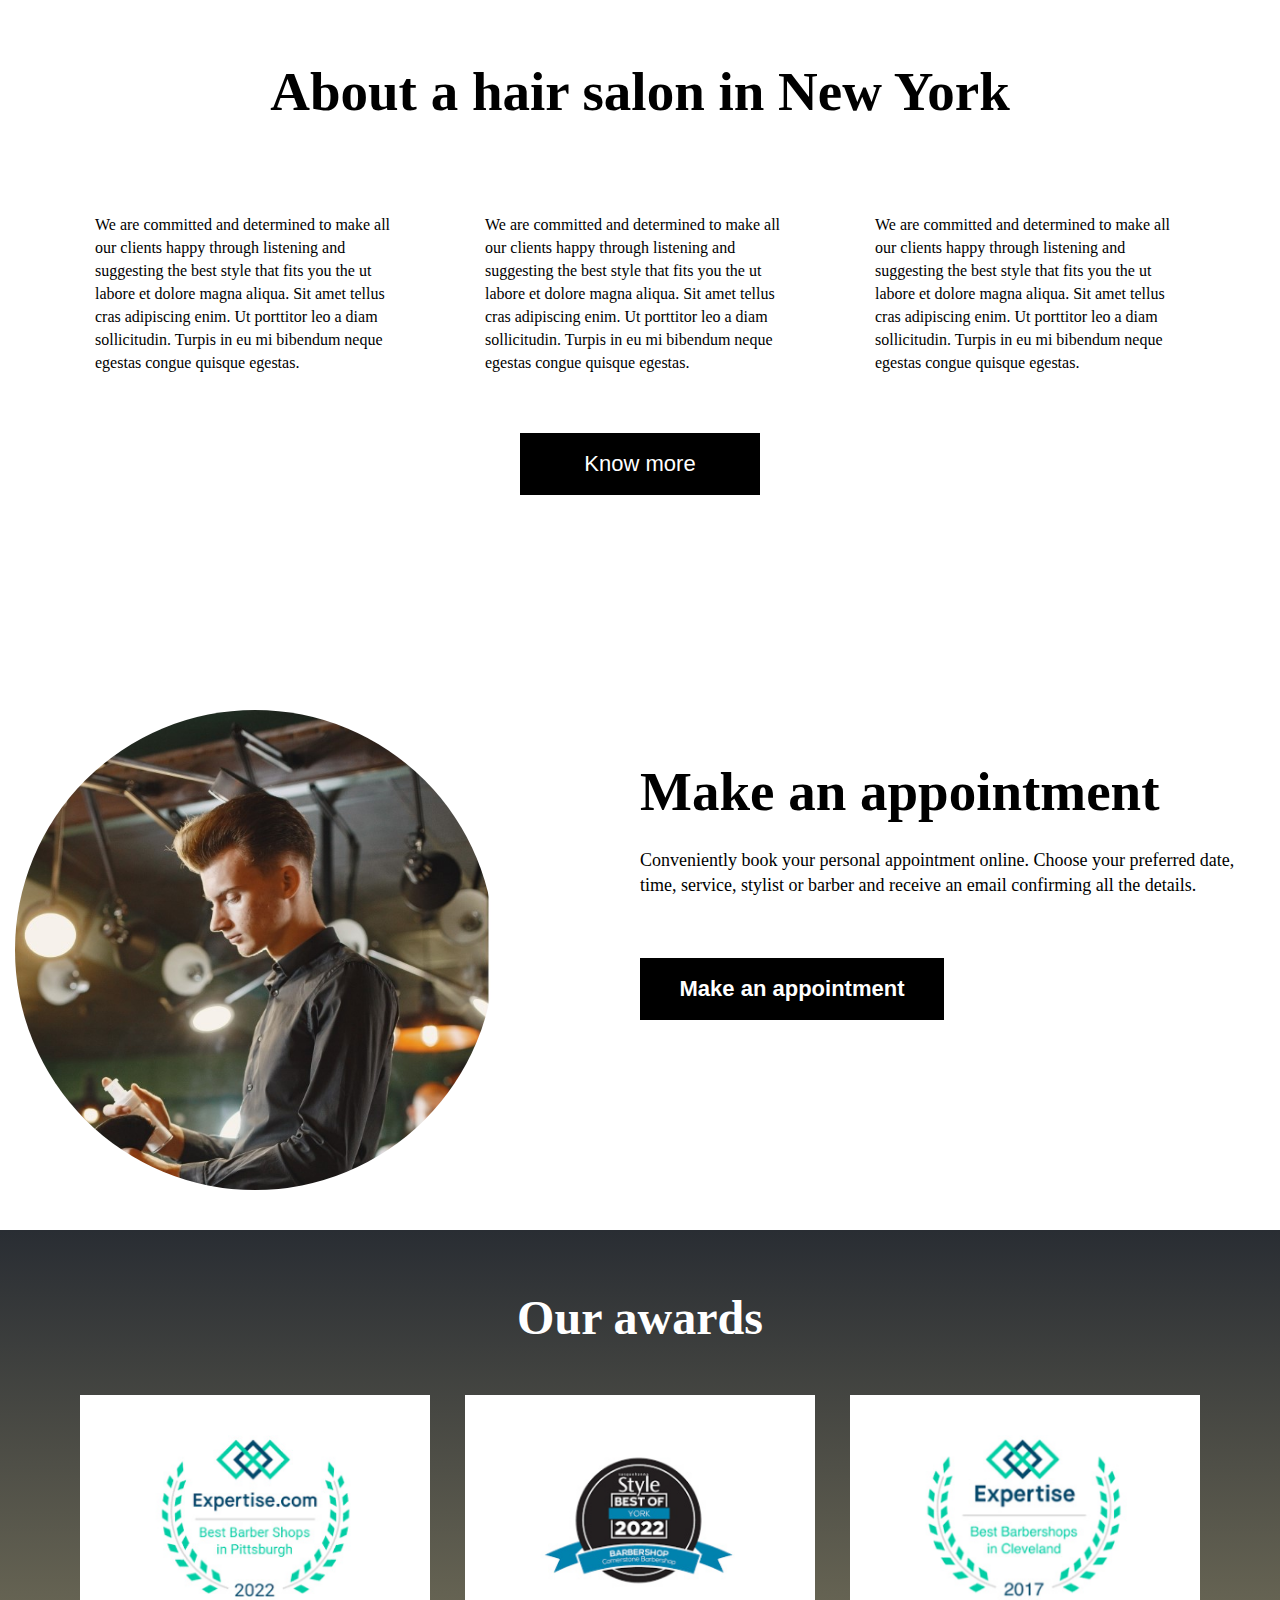
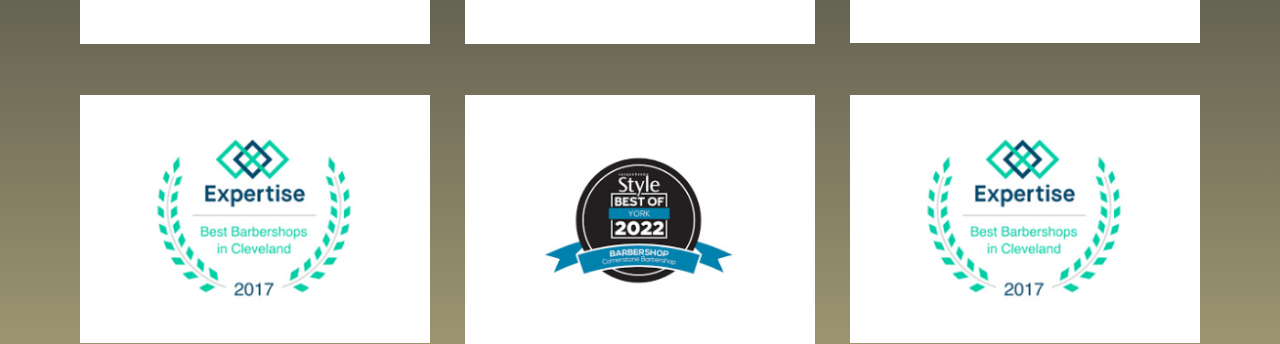
==== aboutus.html @ 74b70563 "first" ====
<!DOCTYPE html>
<html lang="en">
<head>
    <meta charset="UTF-8">
    <meta name="viewport" content="width=device-width, initial-scale=1.0">
    <title>About Us</title>
    <link rel="stylesheet" href="css/aboutus.css">
</head>
<body>
    <main>
        <div class="container">
            <h1>About a hair salon in New York</h1>
            <div class="aboutus_wrapper">
                <div class="aboutus_box">
                    <div class="aboutus_describ">We are committed and determined to make all our clients happy through listening and suggesting the best style that fits you the ut labore et dolore magna aliqua. Sit amet tellus cras adipiscing enim. Ut porttitor leo a diam sollicitudin. Turpis in eu mi bibendum neque egestas congue quisque egestas.</div>
                </div>

                <div class="aboutus_box">
                    <div class="aboutus_describ">We are committed and determined to make all our clients happy through listening and suggesting the best style that fits you the ut labore et dolore magna aliqua. Sit amet tellus cras adipiscing enim. Ut porttitor leo a diam sollicitudin. Turpis in eu mi bibendum neque egestas congue quisque egestas.</div>
                </div>

                <div class="aboutus_box">
                    <div class="aboutus_describ">We are committed and determined to make all our clients happy through listening and suggesting the best style that fits you the ut labore et dolore magna aliqua. Sit amet tellus cras adipiscing enim. Ut porttitor leo a diam sollicitudin. Turpis in eu mi bibendum neque egestas congue quisque egestas.</div>
                </div>

            </div>
            <button class="aboutus_btn">Know more</button>
        </div>
    </main>

    <section class="booking">
        <div class="container">
            <div class="booking_wrapper">
                <img src="img/_aboutus_/aboutus_bg.jpg" alt="background_man">
                <div class="booking_box">
                    <div class="booking_title">Make an appointment</div>
                    <div class="booking_descr">Conveniently book your personal appointment online. Choose your preferred date, time, service, stylist or barber and receive an email confirming all the details.</div>
                    <button class="booking_btn">Make an appointment</button>
                </div>
            </div>
        </div>
    </section>

    <section class="awards">
        <div class="container">
            <div class="awards_title">Our awards</div>
            <div class="awards_wrapper">
                <img src="img/_awards_/awards1.png" alt="awards">
                <img src="img/_awards_/awards2.png" alt="awards">
                <img src="img/_awards_/awards3.png" alt="awards">
                <img src="img/_awards_/awards3.png" alt="awards">
                <img src="img/_awards_/awards2.png" alt="awards">
                <img src="img/_awards_/awards3.png" alt="awards">
            </div>
        </div>
    </section>
</body>
</html>
---- css/aboutus.css ----
* {
  -webkit-box-sizing: border-box;
          box-sizing: border-box;
  padding: 0;
  margin: 0;
}

main {
  min-height: 650px;
}
main .container {
  padding: 60px 160px 0 160px;
}
main .container h1 {
  font-size: 55px;
  font-family: "Montserrat";
  font-weight: 900;
  text-align: center;
}
main .container .aboutus_wrapper {
  display: grid;
  grid-template-columns: 350px 350px 350px;
  grid-template-rows: minmax(250px, auto);
  grid-auto-rows: 250px;
  -webkit-box-pack: center;
      -ms-flex-pack: center;
          justify-content: center;
  -webkit-column-gap: 40px;
     -moz-column-gap: 40px;
          column-gap: 40px;
  margin-top: 60px;
}
main .container .aboutus_wrapper .aboutus_box {
  padding: 30px 20px;
}
main .container .aboutus_wrapper .aboutus_describ {
  font-size: 16px;
  font-family: "Open Sans";
  line-height: 23px;
}
main .container .aboutus_btn {
  display: block;
  width: 240px;
  height: 62px;
  background-color: black;
  color: white;
  font-size: 22px;
  margin: 0 auto;
  cursor: pointer;
  border: none;
  -webkit-transition: all 0.3s;
  transition: all 0.3s;
}
main .container .aboutus_btn:hover {
  opacity: 80%;
}

.booking {
  min-height: 580px;
}
.booking .container {
  padding: 60px 160px 0 160px;
}
.booking .container .booking_wrapper {
  display: grid;
  grid-template-columns: 600px 650px;
  grid-template-rows: 500px;
  -webkit-box-pack: center;
      -ms-flex-pack: center;
          justify-content: center;
}
.booking .container .booking_wrapper img {
  width: 80%;
  border-radius: 100%;
  -o-object-fit: cover;
     object-fit: cover;
}
.booking .container .booking_wrapper .booking_box {
  padding: 50px 25px;
}
.booking .container .booking_wrapper .booking_box .booking_title {
  font-size: 55px;
  font-family: "Montserrat";
  font-weight: 850;
}
.booking .container .booking_wrapper .booking_box .booking_descr {
  font-size: 18px;
  font-family: "Open Sans";
  margin-top: 25px;
  line-height: 25px;
}
.booking .container .booking_btn {
  display: block;
  margin-top: 60px;
  width: 304px;
  height: 62px;
  background-color: black;
  color: white;
  font-size: 22px;
  font-weight: 700;
  border: none;
  cursor: pointer;
  -webkit-transition: all 0.3s;
  transition: all 0.3s;
}
.booking .container .booking_btn:hover {
  opacity: 80%;
}

.awards {
  min-height: 550px;
  background: -webkit-gradient(linear, left top, left bottom, from(#292D33), to(#9D9570));
  background: linear-gradient(to bottom, #292D33, #9D9570);
}
.awards .container {
  padding: 60px 160px 0 160px;
}
.awards .container .awards_title {
  font-size: 48px;
  font-family: "Montserrat";
  font-weight: 800;
  text-align: center;
  color: white;
}
.awards .container .awards_wrapper {
  display: grid;
  grid-template-columns: 350px 350px 350px;
  grid-auto-rows: 300px auto;
  -webkit-box-pack: center;
      -ms-flex-pack: center;
          justify-content: center;
  -webkit-column-gap: 35px;
     -moz-column-gap: 35px;
          column-gap: 35px;
  margin-top: 50px;
}
.awards .container .awards_wrapper img {
  width: 100%;
  -o-object-fit: cover;
     object-fit: cover;
}/*# sourceMappingURL=aboutus.css.map */
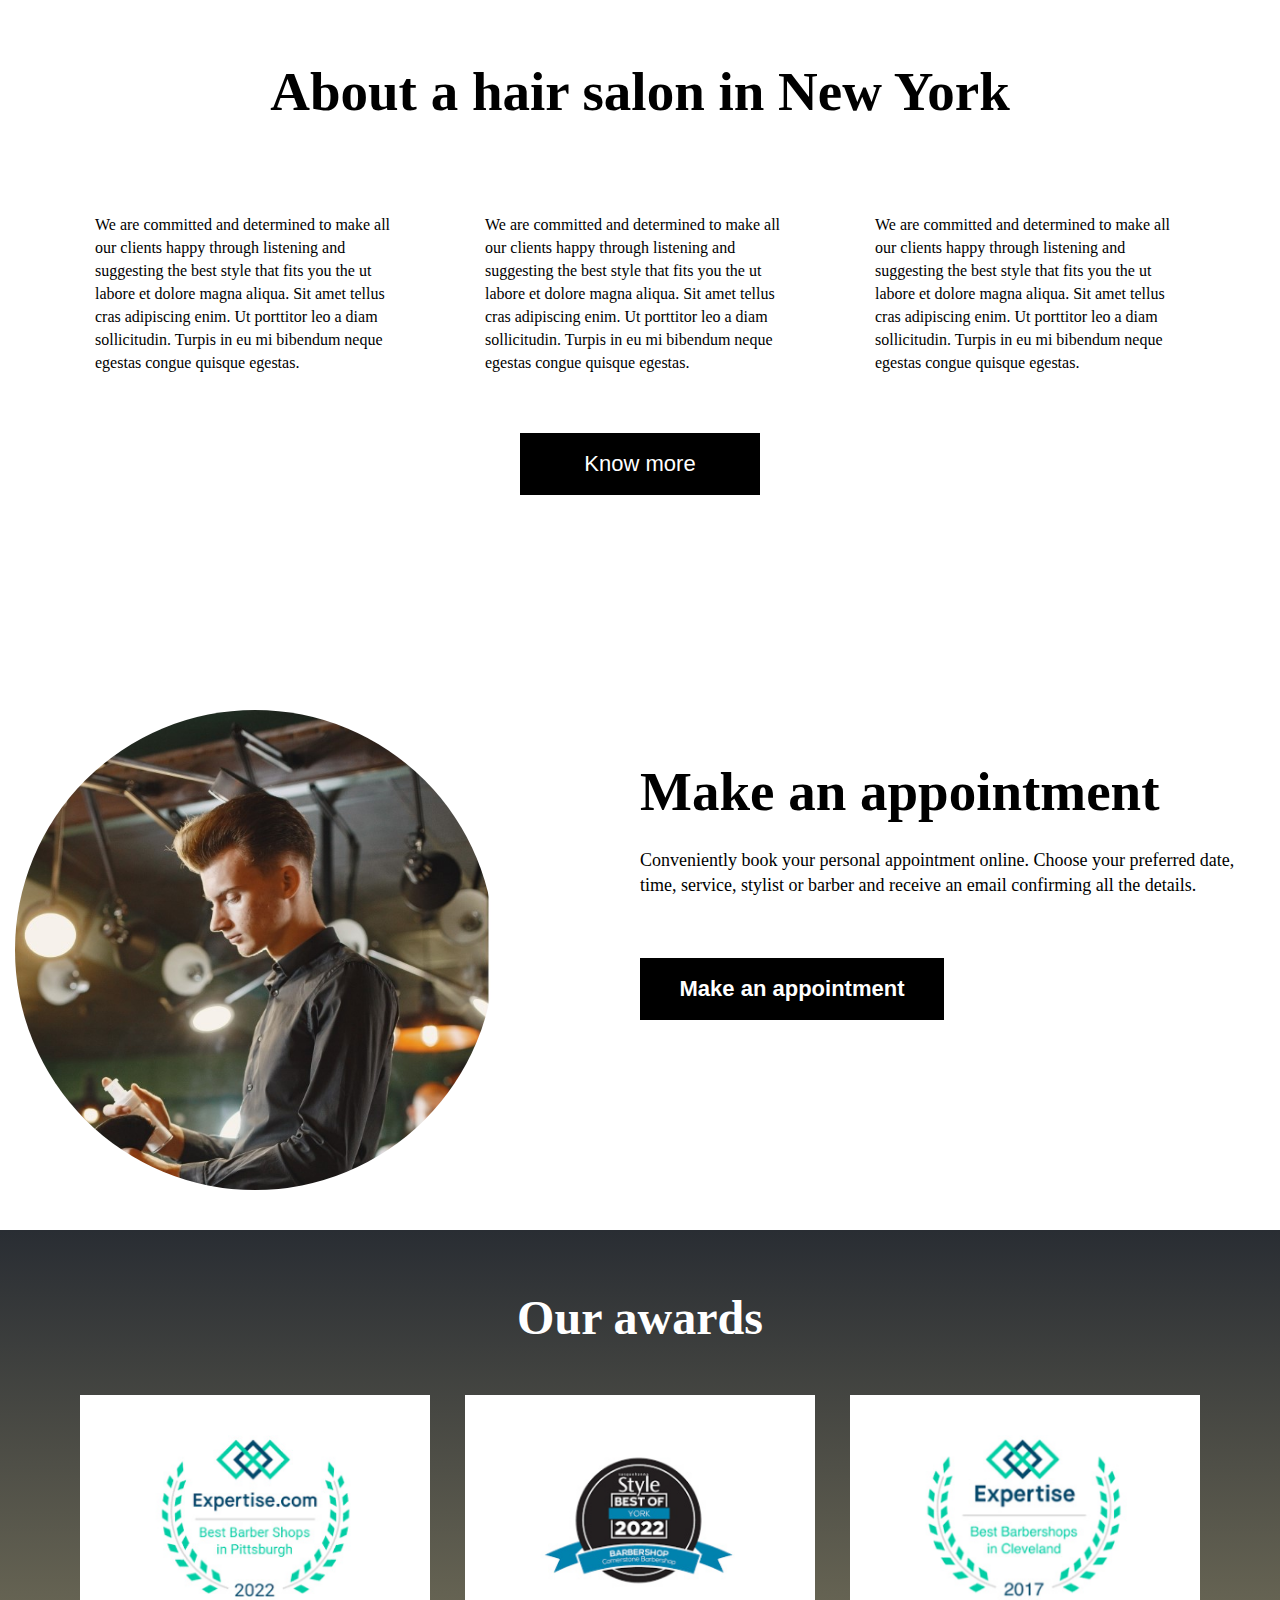
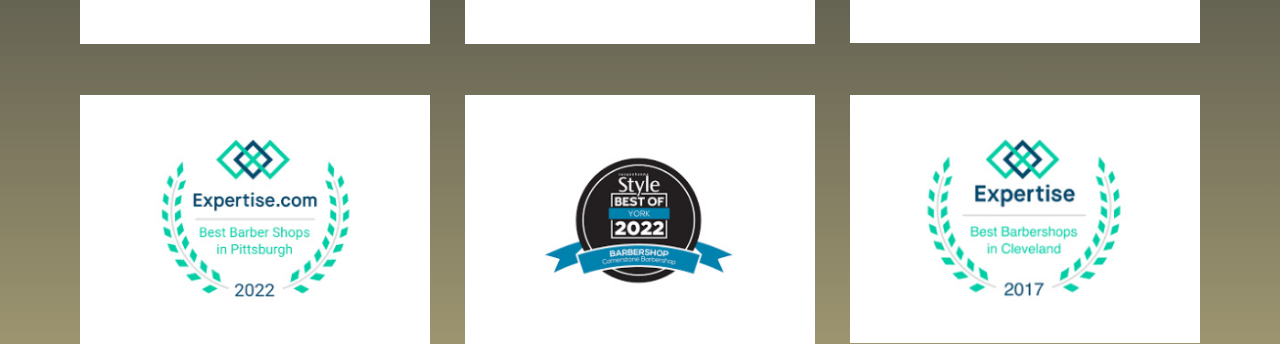
==== commit 2a5ed2d4: "6" ====
--- a/aboutus.html
+++ b/aboutus.html
@@ -31,7 +31,7 @@
     <section class="booking">
         <div class="container">
             <div class="booking_wrapper">
-                <img src="img/_aboutus_/aboutus_bg.jpg" alt="background_man">
+                <img src="img_aboutus/aboutus_bg.jpg" alt="background_man">
                 <div class="booking_box">
                     <div class="booking_title">Make an appointment</div>
                     <div class="booking_descr">Conveniently book your personal appointment online. Choose your preferred date, time, service, stylist or barber and receive an email confirming all the details.</div>
@@ -45,12 +45,12 @@
         <div class="container">
             <div class="awards_title">Our awards</div>
             <div class="awards_wrapper">
-                <img src="img/_awards_/awards1.png" alt="awards">
-                <img src="img/_awards_/awards2.png" alt="awards">
-                <img src="img/_awards_/awards3.png" alt="awards">
-                <img src="img/_awards_/awards3.png" alt="awards">
-                <img src="img/_awards_/awards2.png" alt="awards">
-                <img src="img/_awards_/awards3.png" alt="awards">
+                <img src="img_aboutus/awards/awards1.png" alt="awards">
+                <img src="img_aboutus/awards/awards2.png" alt="awards">
+                <img src="img_aboutus/awards/awards3.png" alt="awards">
+                <img src="img_aboutus/awards/awards1.png" alt="awards">
+                <img src="img_aboutus/awards/awards2.png" alt="awards">
+                <img src="img_aboutus/awards/awards3.png" alt="awards">
             </div>
         </div>
     </section>
--- a/css/aboutus.css
+++ b/css/aboutus.css
@@ -138,4 +138,435 @@
   width: 100%;
   -o-object-fit: cover;
      object-fit: cover;
+}
+
+@media screen and (max-width: 992px) {
+  main .container {
+    padding: 60px 40px 0 40px;
+  }
+  main .container h1 {
+    font-size: 50px;
+    padding: 0 12px;
+  }
+  main .container .aboutus_wrapper {
+    grid-template-columns: 1fr 1fr 1fr;
+    grid-template-rows: minmax(250px, auto);
+    grid-auto-rows: 250px;
+    margin-top: 10px;
+    -webkit-column-gap: 15px;
+       -moz-column-gap: 15px;
+            column-gap: 15px;
+  }
+  main .container .aboutus_btn {
+    margin-top: 60px;
+    width: 304px;
+    height: 62px;
+    background-color: black;
+    color: white;
+    font-size: 22px;
+    font-weight: 700;
+    border: none;
+    cursor: pointer;
+    -webkit-transition: all 0.3s;
+    transition: all 0.3s;
+    width: 220px;
+    height: 60px;
+    margin-top: 40px;
+  }
+  main .container .aboutus_btn:hover {
+    opacity: 80%;
+  }
+  .booking .container {
+    padding: 60px 40px 0 40px;
+  }
+  .booking .container .booking_wrapper {
+    grid-template-columns: 1fr 1fr;
+    grid-template-rows: 450px;
+    -webkit-box-align: center;
+        -ms-flex-align: center;
+            align-items: center;
+    gap: 20px;
+  }
+  .booking .container .booking_wrapper img {
+    width: 100%;
+  }
+  .booking .container .booking_wrapper .booking_box .booking_title {
+    font-size: 48px;
+  }
+  .booking .container .booking_btn {
+    margin-top: 60px;
+    width: 304px;
+    height: 62px;
+    background-color: black;
+    color: white;
+    font-size: 22px;
+    font-weight: 700;
+    border: none;
+    cursor: pointer;
+    -webkit-transition: all 0.3s;
+    transition: all 0.3s;
+    width: 280px;
+  }
+  .booking .container .booking_btn:hover {
+    opacity: 80%;
+  }
+  .awards .container {
+    padding: 60px 40px 0 40px;
+  }
+  .awards .container .awards_title {
+    font-size: 44px;
+  }
+  .awards .container .awards_wrapper {
+    grid-template-columns: 1fr 1fr 1fr;
+    grid-auto-rows: 180px auto;
+    gap: 15px;
+  }
+}
+@media screen and (max-width: 767px) {
+  main .container {
+    padding: 60px 40px 0 40px;
+  }
+  main .container h1 {
+    font-size: 40px;
+    padding: 0 12px;
+  }
+  main .container .aboutus_wrapper {
+    grid-template-columns: 1fr 1fr 1fr;
+    grid-template-rows: minmax(250px, auto);
+    grid-auto-rows: 250px;
+    margin-top: 10px;
+    -webkit-column-gap: 15px;
+       -moz-column-gap: 15px;
+            column-gap: 15px;
+  }
+  main .container .aboutus_btn {
+    margin-top: 60px;
+    width: 304px;
+    height: 62px;
+    background-color: black;
+    color: white;
+    font-size: 22px;
+    font-weight: 700;
+    border: none;
+    cursor: pointer;
+    -webkit-transition: all 0.3s;
+    transition: all 0.3s;
+    width: 200px;
+    height: 50px;
+    margin-top: 30px;
+  }
+  main .container .aboutus_btn:hover {
+    opacity: 80%;
+  }
+  .booking .container {
+    padding: 60px 40px 0 40px;
+  }
+  .booking .container .booking_wrapper {
+    grid-template-columns: 240px 240px;
+    grid-template-rows: 450px;
+    -webkit-box-align: center;
+        -ms-flex-align: center;
+            align-items: center;
+    gap: 20px;
+  }
+  .booking .container .booking_wrapper img {
+    width: 100%;
+  }
+  .booking .container .booking_wrapper .booking_box {
+    padding: 50px 15px;
+  }
+  .booking .container .booking_wrapper .booking_box .booking_title {
+    font-size: 38px;
+  }
+  .booking .container .booking_btn {
+    margin-top: 60px;
+    width: 304px;
+    height: 62px;
+    background-color: black;
+    color: white;
+    font-size: 22px;
+    font-weight: 700;
+    border: none;
+    cursor: pointer;
+    -webkit-transition: all 0.3s;
+    transition: all 0.3s;
+    width: 200px;
+    font-size: 18px;
+    margin-top: 40px;
+  }
+  .booking .container .booking_btn:hover {
+    opacity: 80%;
+  }
+  .awards {
+    min-height: 450px;
+  }
+  .awards .container {
+    padding: 60px 40px 20px 40px;
+  }
+  .awards .container .awards_title {
+    font-size: 35px;
+  }
+  .awards .container .awards_wrapper {
+    grid-template-columns: 1fr 1fr 1fr;
+    grid-auto-rows: 140px auto;
+    -webkit-box-align: center;
+        -ms-flex-align: center;
+            align-items: center;
+    row-gap: 25px;
+    margin-top: 30px;
+  }
+}
+@media screen and (max-width: 575px) {
+  main .container {
+    padding: 30px 25px 0 25px;
+  }
+  main .container h1 {
+    font-size: 35px;
+    padding: 0 12px;
+  }
+  main .container .aboutus_wrapper {
+    display: -webkit-box;
+    display: -ms-flexbox;
+    display: flex;
+    -webkit-box-orient: vertical;
+    -webkit-box-direction: normal;
+        -ms-flex-direction: column;
+            flex-direction: column;
+    -webkit-box-pack: center;
+        -ms-flex-pack: center;
+            justify-content: center;
+    margin-top: 10px;
+    -webkit-column-gap: 15px;
+       -moz-column-gap: 15px;
+            column-gap: 15px;
+  }
+  main .container .aboutus_wrapper .aboutus_box {
+    padding: 20px 10px;
+  }
+  main .container .aboutus_wrapper .aboutus_describ {
+    font-size: 15px;
+    line-height: 20px;
+  }
+  main .container .aboutus_btn {
+    margin-top: 60px;
+    width: 304px;
+    height: 62px;
+    background-color: black;
+    color: white;
+    font-size: 22px;
+    font-weight: 700;
+    border: none;
+    cursor: pointer;
+    -webkit-transition: all 0.3s;
+    transition: all 0.3s;
+    width: 200px;
+    height: 50px;
+    margin-top: 25px;
+  }
+  main .container .aboutus_btn:hover {
+    opacity: 80%;
+  }
+  .booking .container {
+    padding: 100px 25px 25px 25px;
+  }
+  .booking .container .booking_wrapper {
+    display: -webkit-box;
+    display: -ms-flexbox;
+    display: flex;
+    -webkit-box-orient: vertical;
+    -webkit-box-direction: normal;
+        -ms-flex-direction: column;
+            flex-direction: column;
+    -webkit-box-pack: center;
+        -ms-flex-pack: center;
+            justify-content: center;
+  }
+  .booking .container .booking_wrapper img {
+    width: 70%;
+  }
+  .booking .container .booking_wrapper .booking_box {
+    display: -webkit-box;
+    display: -ms-flexbox;
+    display: flex;
+    -webkit-box-orient: vertical;
+    -webkit-box-direction: normal;
+        -ms-flex-direction: column;
+            flex-direction: column;
+    -webkit-box-align: center;
+        -ms-flex-align: center;
+            align-items: center;
+    padding: 30px 15px;
+  }
+  .booking .container .booking_wrapper .booking_box .booking_title {
+    font-size: 33px;
+    text-align: center;
+  }
+  .booking .container .booking_wrapper .booking_box .booking_descr {
+    text-align: center;
+  }
+  .booking .container .booking_btn {
+    margin-top: 60px;
+    width: 304px;
+    height: 62px;
+    background-color: black;
+    color: white;
+    font-size: 22px;
+    font-weight: 700;
+    border: none;
+    cursor: pointer;
+    -webkit-transition: all 0.3s;
+    transition: all 0.3s;
+    width: 200px;
+    height: 52px;
+    font-size: 18px;
+    margin-top: 40px;
+  }
+  .booking .container .booking_btn:hover {
+    opacity: 80%;
+  }
+  .awards {
+    min-height: 450px;
+  }
+  .awards .container {
+    padding: 60px 40px 20px 40px;
+  }
+  .awards .container .awards_title {
+    font-size: 35px;
+  }
+  .awards .container .awards_wrapper {
+    grid-template-columns: 1fr 1fr;
+    grid-auto-rows: 140px auto;
+    -webkit-box-align: center;
+        -ms-flex-align: center;
+            align-items: center;
+    row-gap: 25px;
+    margin-top: 30px;
+  }
+}
+@media screen and (max-width: 350px) {
+  main .container {
+    padding: 30px 25px 0 25px;
+  }
+  main .container h1 {
+    font-size: 35px;
+    padding: 0 12px;
+  }
+  main .container .aboutus_wrapper {
+    display: -webkit-box;
+    display: -ms-flexbox;
+    display: flex;
+    -webkit-box-orient: vertical;
+    -webkit-box-direction: normal;
+        -ms-flex-direction: column;
+            flex-direction: column;
+    -webkit-box-pack: center;
+        -ms-flex-pack: center;
+            justify-content: center;
+    margin-top: 10px;
+    -webkit-column-gap: 15px;
+       -moz-column-gap: 15px;
+            column-gap: 15px;
+  }
+  main .container .aboutus_wrapper .aboutus_box {
+    padding: 20px 10px;
+  }
+  main .container .aboutus_wrapper .aboutus_describ {
+    font-size: 15px;
+    line-height: 20px;
+  }
+  main .container .aboutus_btn {
+    margin-top: 60px;
+    width: 304px;
+    height: 62px;
+    background-color: black;
+    color: white;
+    font-size: 22px;
+    font-weight: 700;
+    border: none;
+    cursor: pointer;
+    -webkit-transition: all 0.3s;
+    transition: all 0.3s;
+    width: 200px;
+    height: 50px;
+    margin-top: 25px;
+  }
+  main .container .aboutus_btn:hover {
+    opacity: 80%;
+  }
+  .booking .container {
+    padding: 100px 25px 25px 25px;
+  }
+  .booking .container .booking_wrapper {
+    display: -webkit-box;
+    display: -ms-flexbox;
+    display: flex;
+    -webkit-box-orient: vertical;
+    -webkit-box-direction: normal;
+        -ms-flex-direction: column;
+            flex-direction: column;
+    -webkit-box-pack: center;
+        -ms-flex-pack: center;
+            justify-content: center;
+  }
+  .booking .container .booking_wrapper img {
+    width: 70%;
+  }
+  .booking .container .booking_wrapper .booking_box {
+    display: -webkit-box;
+    display: -ms-flexbox;
+    display: flex;
+    -webkit-box-orient: vertical;
+    -webkit-box-direction: normal;
+        -ms-flex-direction: column;
+            flex-direction: column;
+    -webkit-box-align: center;
+        -ms-flex-align: center;
+            align-items: center;
+    padding: 30px 15px;
+  }
+  .booking .container .booking_wrapper .booking_box .booking_title {
+    font-size: 33px;
+    text-align: center;
+  }
+  .booking .container .booking_wrapper .booking_box .booking_descr {
+    text-align: center;
+  }
+  .booking .container .booking_btn {
+    margin-top: 60px;
+    width: 304px;
+    height: 62px;
+    background-color: black;
+    color: white;
+    font-size: 22px;
+    font-weight: 700;
+    border: none;
+    cursor: pointer;
+    -webkit-transition: all 0.3s;
+    transition: all 0.3s;
+    width: 200px;
+    height: 52px;
+    font-size: 18px;
+    margin-top: 40px;
+  }
+  .booking .container .booking_btn:hover {
+    opacity: 80%;
+  }
+  .awards {
+    min-height: 450px;
+  }
+  .awards .container {
+    padding: 60px 40px 20px 40px;
+  }
+  .awards .container .awards_title {
+    font-size: 35px;
+  }
+  .awards .container .awards_wrapper {
+    grid-template-columns: 1fr 1fr;
+    grid-auto-rows: 140px auto;
+    -webkit-box-align: center;
+        -ms-flex-align: center;
+            align-items: center;
+    row-gap: 25px;
+    margin-top: 30px;
+  }
 }/*# sourceMappingURL=aboutus.css.map */